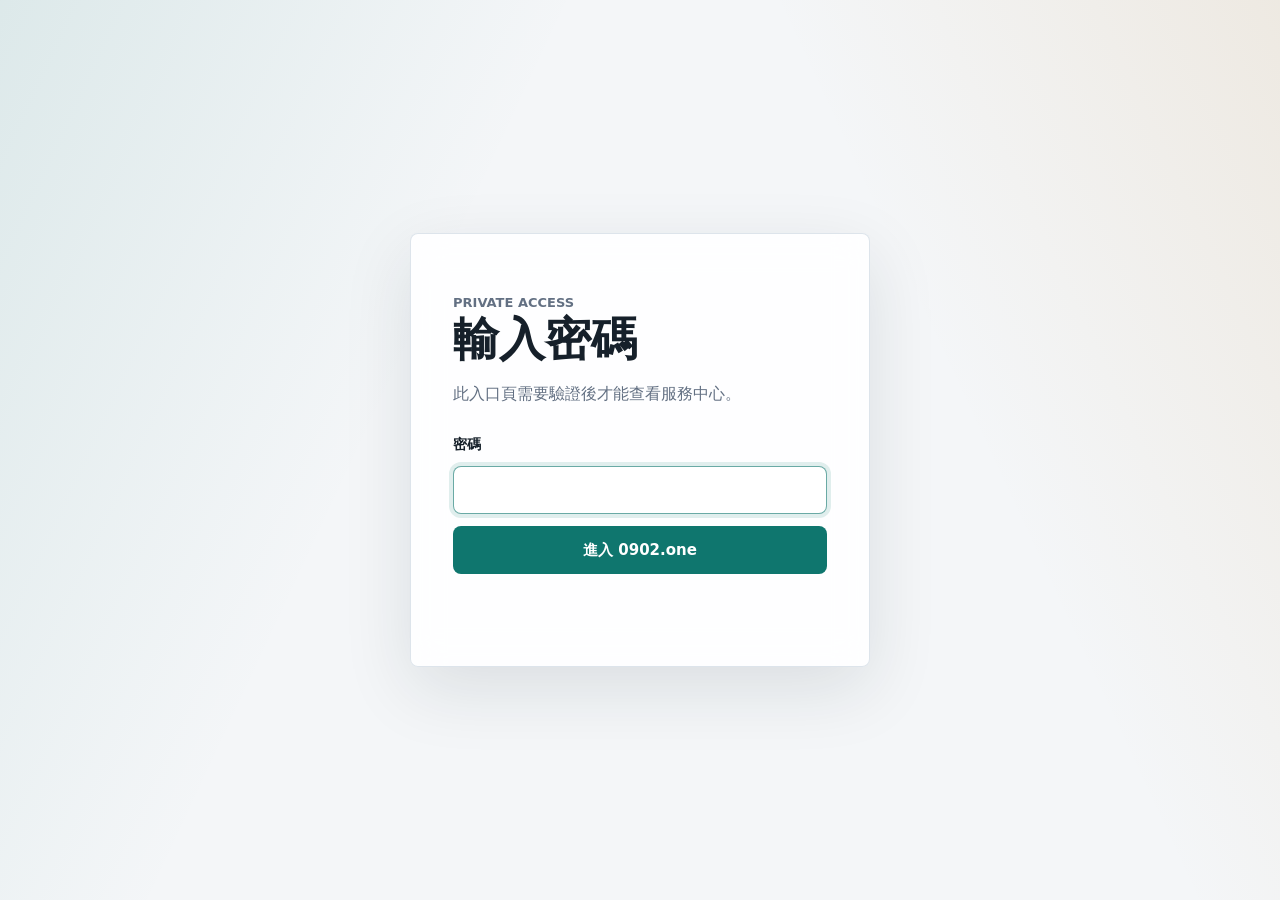
==== index.html @ f04bd5b0 "Add homepage password gate and responsive refinements" ====
<!doctype html>
<html lang="zh-Hant">
<head>
  <meta charset="utf-8">
  <meta name="viewport" content="width=device-width, initial-scale=1">
  <title>0902.one</title>
  <meta name="description" content="0902.one 工具入口">
  <style>
    :root {
      color-scheme: light;
      --bg: #f4f6f8;
      --surface-2: #f9fbfc;
      --text: #16202a;
      --muted: #637083;
      --line: #dce3ea;
      --accent: #0f766e;
      --accent-dark: #115e59;
      --accent-soft: #e7f5f2;
      --gold: #b7791f;
      --gold-soft: #fff4dd;
      --danger: #b42318;
      --shadow: 0 22px 70px rgba(22, 32, 42, 0.11);
      --soft-shadow: 0 14px 36px rgba(22, 32, 42, 0.08);
    }

    * { box-sizing: border-box; }

    body {
      margin: 0;
      min-height: 100vh;
      font-family: Inter, ui-sans-serif, system-ui, -apple-system, BlinkMacSystemFont, "Segoe UI", sans-serif;
      background:
        linear-gradient(115deg, rgba(15, 118, 110, 0.10), transparent 34%),
        linear-gradient(245deg, rgba(183, 121, 31, 0.10), transparent 30%),
        var(--bg);
      color: var(--text);
    }

    a { color: inherit; }

    .auth,
    .page {
      min-height: 100vh;
      padding: clamp(18px, 4vw, 28px);
    }

    .auth {
      display: grid;
      place-items: center;
    }

    .auth-card {
      width: min(460px, 100%);
      border: 1px solid rgba(220, 227, 234, 0.95);
      border-radius: 8px;
      background: rgba(255, 255, 255, 0.9);
      box-shadow: var(--shadow);
      backdrop-filter: blur(16px);
      padding: clamp(26px, 7vw, 42px);
    }

    .auth-kicker {
      margin: 0 0 12px;
      color: var(--accent-dark);
      font-size: 13px;
      font-weight: 850;
      letter-spacing: 0;
    }

    .auth-card h1 {
      margin: 0;
      font-size: clamp(32px, 9vw, 46px);
      line-height: 1.08;
      letter-spacing: 0;
    }

    .auth-card p {
      margin: 16px 0 0;
      color: var(--muted);
      line-height: 1.75;
    }

    .auth-form {
      display: grid;
      gap: 12px;
      margin-top: 28px;
    }

    .auth-form label {
      color: var(--text);
      font-size: 14px;
      font-weight: 800;
    }

    .auth-form input {
      width: 100%;
      min-height: 48px;
      border: 1px solid var(--line);
      border-radius: 8px;
      padding: 0 14px;
      color: var(--text);
      background: #ffffff;
      font: inherit;
      font-size: 16px;
      outline: none;
    }

    .auth-form input:focus {
      border-color: rgba(15, 118, 110, 0.62);
      box-shadow: 0 0 0 4px rgba(15, 118, 110, 0.12);
    }

    .auth-form button {
      min-height: 48px;
      border: 0;
      border-radius: 8px;
      color: #ffffff;
      background: var(--accent);
      font: inherit;
      font-size: 15px;
      font-weight: 850;
      cursor: pointer;
      transition: transform 160ms ease, background 160ms ease, box-shadow 160ms ease;
    }

    .auth-form button:hover {
      background: var(--accent-dark);
      box-shadow: var(--soft-shadow);
      transform: translateY(-1px);
    }

    .auth-error {
      min-height: 22px;
      margin: 2px 0 0;
      color: var(--danger);
      font-size: 14px;
      font-weight: 750;
    }

    .page[hidden],
    .auth[hidden] {
      display: none;
    }

    .shell {
      width: min(1120px, 100%);
      margin: 0 auto;
      display: grid;
      gap: 22px;
    }

    .topbar {
      min-height: 60px;
      display: flex;
      align-items: center;
      justify-content: flex-end;
      gap: 18px;
      padding: 0 4px;
    }

    .status-pill {
      min-height: 38px;
      display: inline-flex;
      align-items: center;
      gap: 8px;
      border: 1px solid rgba(99, 112, 131, 0.22);
      border-radius: 8px;
      padding: 0 13px;
      color: #166534;
      background: rgba(255, 255, 255, 0.72);
      font-size: 14px;
      font-weight: 800;
      backdrop-filter: blur(10px);
    }

    .status-pill::before,
    .live::before {
      content: "";
      width: 8px;
      height: 8px;
      border-radius: 999px;
      background: #22c55e;
      box-shadow: 0 0 0 4px rgba(34, 197, 94, 0.14);
    }

    .hero {
      min-height: 540px;
      display: grid;
      grid-template-columns: minmax(0, 1.05fr) minmax(360px, 0.95fr);
      gap: 28px;
      align-items: stretch;
    }

    .intro-card,
    .command-card,
    .tool-card,
    .metric {
      border: 1px solid rgba(220, 227, 234, 0.95);
      border-radius: 8px;
      background: rgba(255, 255, 255, 0.88);
      box-shadow: var(--shadow);
      backdrop-filter: blur(16px);
    }

    .intro-card {
      position: relative;
      overflow: hidden;
      padding: clamp(30px, 6vw, 62px);
      display: grid;
      align-content: space-between;
      gap: 34px;
    }

    .intro-card::before {
      content: "";
      position: absolute;
      inset: 0;
      background:
        linear-gradient(90deg, rgba(15, 118, 110, 0.13), transparent 44%),
        repeating-linear-gradient(90deg, rgba(22, 32, 42, 0.055) 0 1px, transparent 1px 72px),
        repeating-linear-gradient(0deg, rgba(22, 32, 42, 0.045) 0 1px, transparent 1px 72px);
      pointer-events: none;
    }

    .intro-content,
    .hero-footer {
      position: relative;
      z-index: 1;
    }

    .eyebrow {
      margin: 0 0 18px;
      color: var(--accent-dark);
      font-size: 13px;
      font-weight: 850;
      letter-spacing: 0;
    }

    .intro-card h2 {
      margin: 0;
      max-width: 680px;
      font-size: clamp(42px, 7vw, 86px);
      line-height: 0.98;
      letter-spacing: 0;
    }

    .lead {
      margin: 22px 0 0;
      max-width: 600px;
      color: var(--muted);
      font-size: 18px;
      line-height: 1.8;
    }

    .hero-footer {
      display: grid;
      grid-template-columns: repeat(3, minmax(0, 1fr));
      gap: 12px;
    }

    .metric {
      box-shadow: none;
      padding: 16px;
      background: rgba(255, 255, 255, 0.72);
      min-width: 0;
    }

    .metric span {
      display: block;
      color: var(--muted);
      font-size: 12px;
      font-weight: 750;
    }

    .metric strong {
      display: block;
      margin-top: 6px;
      font-size: 19px;
      letter-spacing: 0;
      overflow-wrap: anywhere;
    }

    .side {
      display: grid;
      gap: 18px;
    }

    .command-card {
      padding: 22px;
      display: grid;
      gap: 14px;
    }

    .command-head {
      display: flex;
      align-items: center;
      justify-content: space-between;
      gap: 12px;
    }

    .command-head h2 {
      margin: 0;
      font-size: 20px;
      letter-spacing: 0;
    }

    .live {
      display: inline-flex;
      align-items: center;
      gap: 8px;
      color: #166534;
      font-size: 13px;
      font-weight: 850;
    }

    .tool-grid {
      display: grid;
      gap: 14px;
    }

    .tool-card {
      padding: 20px;
      display: grid;
      gap: 16px;
      text-decoration: none;
      box-shadow: var(--soft-shadow);
      transition: transform 160ms ease, border-color 160ms ease, box-shadow 160ms ease;
    }

    .tool-card:hover {
      transform: translateY(-3px);
      border-color: rgba(15, 118, 110, 0.45);
      box-shadow: 0 22px 48px rgba(22, 32, 42, 0.12);
    }

    .tool-card:focus-visible {
      outline: 3px solid rgba(15, 118, 110, 0.28);
      outline-offset: 3px;
    }

    .tool-top {
      display: flex;
      align-items: flex-start;
      justify-content: space-between;
      gap: 14px;
    }

    .tool-icon {
      width: 46px;
      height: 46px;
      display: grid;
      place-items: center;
      border-radius: 8px;
      background: var(--accent-soft);
      color: var(--accent-dark);
      font-weight: 900;
      font-size: 18px;
    }

    .tool-card:nth-child(2) .tool-icon {
      background: var(--gold-soft);
      color: var(--gold);
    }

    .tool-card h3 {
      margin: 0;
      font-size: 21px;
      letter-spacing: 0;
    }

    .tool-card p {
      margin: 7px 0 0;
      color: var(--muted);
      line-height: 1.65;
    }

    .tool-path {
      align-self: start;
      border: 1px solid var(--line);
      border-radius: 8px;
      padding: 6px 9px;
      color: var(--muted);
      background: var(--surface-2);
      font-family: ui-monospace, SFMono-Regular, Consolas, monospace;
      font-size: 12px;
      white-space: nowrap;
    }

    .tool-meta {
      display: flex;
      justify-content: space-between;
      gap: 12px;
      border-top: 1px solid var(--line);
      padding-top: 14px;
      color: var(--muted);
      font-size: 13px;
      font-weight: 750;
    }

    @media (max-width: 920px) {
      .hero {
        grid-template-columns: 1fr;
        min-height: auto;
      }

      .intro-card {
        min-height: 430px;
      }
    }

    @media (max-width: 640px) {
      .page,
      .auth {
        padding: 16px;
      }

      .topbar {
        min-height: auto;
        justify-content: stretch;
      }

      .status-pill {
        width: 100%;
        justify-content: center;
      }

      .intro-card {
        min-height: auto;
        padding: 26px;
      }

      .intro-card h2 {
        font-size: clamp(36px, 13vw, 54px);
      }

      .lead {
        font-size: 16px;
      }

      .hero-footer {
        grid-template-columns: 1fr;
      }

      .command-card {
        padding: 18px;
      }

      .command-head,
      .tool-top,
      .tool-meta {
        display: grid;
      }

      .tool-path {
        justify-self: start;
      }
    }

    @media (max-width: 380px) {
      .auth-card,
      .intro-card,
      .command-card,
      .tool-card {
        padding: 18px;
      }

      .intro-card h2 {
        font-size: 34px;
      }
    }
  </style>
</head>
<body>
  <section class="auth" id="auth" aria-labelledby="auth-title">
    <div class="auth-card">
      <p class="auth-kicker">PRIVATE ACCESS</p>
      <h1 id="auth-title">輸入密碼</h1>
      <p>此入口頁需要驗證後才能查看服務中心。</p>
      <form class="auth-form" id="auth-form">
        <label for="password">密碼</label>
        <input id="password" name="password" type="password" autocomplete="current-password" inputmode="text" required>
        <button type="submit">進入 0902.one</button>
        <p class="auth-error" id="auth-error" aria-live="polite"></p>
      </form>
    </div>
  </section>

  <main class="page" id="app" hidden>
    <div class="shell">
      <header class="topbar" aria-label="網站狀態">
        <div class="status-pill">Online</div>
      </header>

      <section class="hero" aria-labelledby="site-title">
        <div class="intro-card">
          <div class="intro-content">
            <p class="eyebrow">TOOLS DASHBOARD</p>
            <h2 id="site-title">你的金融工具入口</h2>
            <p class="lead">把常用查詢與計算服務集中在同一個乾淨入口。每個服務只保留一個明確入口，降低選擇成本，也讓操作更一致。</p>
          </div>
          <div class="hero-footer" aria-label="網站摘要">
            <div class="metric"><span>主網域</span><strong>0902.one</strong></div>
            <div class="metric"><span>工具數</span><strong>2</strong></div>
            <div class="metric"><span>狀態</span><strong>已上線</strong></div>
          </div>
        </div>

        <aside class="side" aria-label="工具清單">
          <div class="command-card">
            <div class="command-head">
              <h2>服務中心</h2>
              <span class="live">Online</span>
            </div>
            <div class="tool-grid">
              <a class="tool-card" href="/loan">
                <div class="tool-top">
                  <div>
                    <div class="tool-icon">貸</div>
                    <h3>貸款工具</h3>
                    <p>銀行貸款自動計算系統，快速整理本金、利率與還款資訊。</p>
                  </div>
                  <span class="tool-path">/loan</span>
                </div>
                <div class="tool-meta"><span>Loan Calculator</span><span>進入服務</span></div>
              </a>

              <a class="tool-card" href="/bankcode">
                <div class="tool-top">
                  <div>
                    <div class="tool-icon">行</div>
                    <h3>銀行代碼查詢</h3>
                    <p>臺灣金融機構分行代碼查詢，適合快速查找銀行與分行資料。</p>
                  </div>
                  <span class="tool-path">/bankcode</span>
                </div>
                <div class="tool-meta"><span>Bank Code Lookup</span><span>進入服務</span></div>
              </a>
            </div>
          </div>
        </aside>
      </section>
    </div>
  </main>

  <script>
    const PASSWORD = '0902';
    const STORAGE_KEY = '0902-one-authenticated';
    const auth = document.getElementById('auth');
    const app = document.getElementById('app');
    const form = document.getElementById('auth-form');
    const password = document.getElementById('password');
    const error = document.getElementById('auth-error');

    function unlock() {
      auth.hidden = true;
      app.hidden = false;
    }

    if (sessionStorage.getItem(STORAGE_KEY) === 'true') {
      unlock();
    } else {
      password.focus();
    }

    form.addEventListener('submit', function (event) {
      event.preventDefault();
      if (password.value === PASSWORD) {
        sessionStorage.setItem(STORAGE_KEY, 'true');
        error.textContent = '';
        unlock();
        return;
      }

      error.textContent = '密碼錯誤，請重新輸入。';
      password.value = '';
      password.focus();
    });
  </script>
</body>
</html>
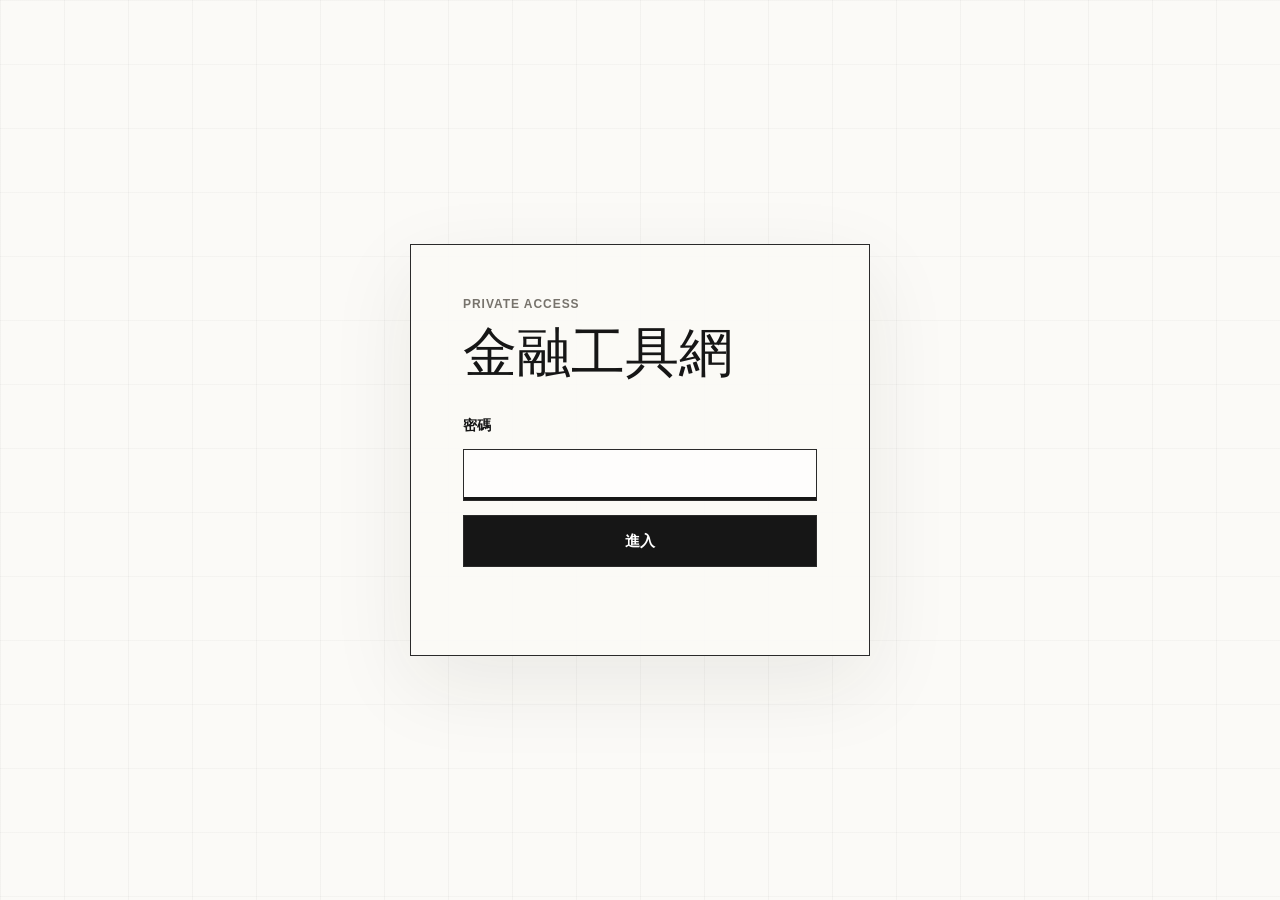
==== commit ed8533f1: "Restyle homepage with refined Japanese-inspired layout" ====
--- a/index.html
+++ b/index.html
@@ -3,37 +3,37 @@
 <head>
   <meta charset="utf-8">
   <meta name="viewport" content="width=device-width, initial-scale=1">
-  <title>0902.one</title>
-  <meta name="description" content="0902.one 工具入口">
+  <title>金融工具網</title>
+  <meta name="description" content="金融工具網">
   <style>
     :root {
       color-scheme: light;
-      --bg: #f4f6f8;
-      --surface-2: #f9fbfc;
-      --text: #16202a;
-      --muted: #637083;
-      --line: #dce3ea;
-      --accent: #0f766e;
-      --accent-dark: #115e59;
-      --accent-soft: #e7f5f2;
-      --gold: #b7791f;
-      --gold-soft: #fff4dd;
-      --danger: #b42318;
-      --shadow: 0 22px 70px rgba(22, 32, 42, 0.11);
-      --soft-shadow: 0 14px 36px rgba(22, 32, 42, 0.08);
+      --paper: #fbfaf7;
+      --ink: #161616;
+      --subtle: #77736c;
+      --line: #d8d3ca;
+      --line-dark: #2a2a2a;
+      --wash: #f1eee8;
+      --white: #ffffff;
+      --error: #9f2520;
+      --shadow: 0 28px 80px rgba(44, 38, 30, 0.08);
     }
 
     * { box-sizing: border-box; }
+
+    html { background: var(--paper); }
 
     body {
       margin: 0;
       min-height: 100vh;
-      font-family: Inter, ui-sans-serif, system-ui, -apple-system, BlinkMacSystemFont, "Segoe UI", sans-serif;
+      color: var(--ink);
       background:
-        linear-gradient(115deg, rgba(15, 118, 110, 0.10), transparent 34%),
-        linear-gradient(245deg, rgba(183, 121, 31, 0.10), transparent 30%),
-        var(--bg);
-      color: var(--text);
+        linear-gradient(90deg, rgba(22, 22, 22, 0.035) 1px, transparent 1px),
+        linear-gradient(180deg, rgba(22, 22, 22, 0.028) 1px, transparent 1px),
+        var(--paper);
+      background-size: 64px 64px;
+      font-family: "Noto Sans TC", "Yu Gothic", "Hiragino Sans", "Segoe UI", sans-serif;
+      letter-spacing: 0;
     }
 
     a { color: inherit; }
@@ -41,7 +41,7 @@
     .auth,
     .page {
       min-height: 100vh;
-      padding: clamp(18px, 4vw, 28px);
+      padding: clamp(20px, 4vw, 48px);
     }
 
     .auth {
@@ -51,421 +51,291 @@
 
     .auth-card {
       width: min(460px, 100%);
-      border: 1px solid rgba(220, 227, 234, 0.95);
-      border-radius: 8px;
-      background: rgba(255, 255, 255, 0.9);
+      border: 1px solid var(--line-dark);
+      background: rgba(251, 250, 247, 0.92);
       box-shadow: var(--shadow);
-      backdrop-filter: blur(16px);
-      padding: clamp(26px, 7vw, 42px);
-    }
-
-    .auth-kicker {
-      margin: 0 0 12px;
-      color: var(--accent-dark);
-      font-size: 13px;
-      font-weight: 850;
+      padding: clamp(30px, 7vw, 52px);
+    }
+
+    .auth-kicker,
+    .label-en,
+    .service-index,
+    .service-path {
+      font-family: "Segoe UI", Arial, sans-serif;
+      color: var(--subtle);
+      font-size: 12px;
+      font-weight: 700;
+      letter-spacing: 0.08em;
+      text-transform: uppercase;
+    }
+
+    .auth-card h1 {
+      margin: 10px 0 0;
+      font-size: clamp(34px, 9vw, 54px);
+      font-weight: 500;
+      line-height: 1.15;
       letter-spacing: 0;
     }
 
-    .auth-card h1 {
-      margin: 0;
-      font-size: clamp(32px, 9vw, 46px);
-      line-height: 1.08;
-      letter-spacing: 0;
-    }
-
-    .auth-card p {
-      margin: 16px 0 0;
-      color: var(--muted);
-      line-height: 1.75;
-    }
-
     .auth-form {
       display: grid;
-      gap: 12px;
-      margin-top: 28px;
+      gap: 14px;
+      margin-top: 34px;
     }
 
     .auth-form label {
-      color: var(--text);
+      color: var(--ink);
       font-size: 14px;
-      font-weight: 800;
+      font-weight: 600;
     }
 
     .auth-form input {
       width: 100%;
-      min-height: 48px;
-      border: 1px solid var(--line);
-      border-radius: 8px;
+      min-height: 52px;
+      border: 1px solid var(--line-dark);
+      border-radius: 0;
       padding: 0 14px;
-      color: var(--text);
-      background: #ffffff;
+      color: var(--ink);
+      background: rgba(255, 255, 255, 0.72);
       font: inherit;
-      font-size: 16px;
+      font-size: 17px;
       outline: none;
     }
 
     .auth-form input:focus {
-      border-color: rgba(15, 118, 110, 0.62);
-      box-shadow: 0 0 0 4px rgba(15, 118, 110, 0.12);
+      box-shadow: inset 0 -3px 0 var(--ink);
     }
 
     .auth-form button {
-      min-height: 48px;
-      border: 0;
-      border-radius: 8px;
-      color: #ffffff;
-      background: var(--accent);
+      min-height: 52px;
+      border: 1px solid var(--line-dark);
+      border-radius: 0;
+      color: var(--white);
+      background: var(--ink);
       font: inherit;
       font-size: 15px;
-      font-weight: 850;
+      font-weight: 600;
       cursor: pointer;
-      transition: transform 160ms ease, background 160ms ease, box-shadow 160ms ease;
+      transition: background 180ms ease, color 180ms ease;
     }
 
     .auth-form button:hover {
-      background: var(--accent-dark);
-      box-shadow: var(--soft-shadow);
-      transform: translateY(-1px);
+      color: var(--ink);
+      background: var(--white);
     }
 
     .auth-error {
       min-height: 22px;
-      margin: 2px 0 0;
-      color: var(--danger);
+      margin: 0;
+      color: var(--error);
       font-size: 14px;
-      font-weight: 750;
+      font-weight: 600;
     }
 
     .page[hidden],
-    .auth[hidden] {
-      display: none;
-    }
+    .auth[hidden] { display: none; }
 
     .shell {
-      width: min(1120px, 100%);
+      width: min(1180px, 100%);
+      min-height: calc(100vh - clamp(40px, 8vw, 96px));
       margin: 0 auto;
       display: grid;
-      gap: 22px;
-    }
-
-    .topbar {
-      min-height: 60px;
-      display: flex;
+      grid-template-rows: auto 1fr;
+      gap: clamp(34px, 6vw, 76px);
+    }
+
+    .masthead {
+      display: grid;
+      grid-template-columns: 1fr auto;
+      align-items: start;
+      gap: 24px;
+      border-top: 1px solid var(--line-dark);
+      padding-top: 20px;
+    }
+
+    .title-block {
+      display: grid;
+      gap: 18px;
+    }
+
+    .label-en { color: var(--ink); }
+
+    .site-title {
+      margin: 0;
+      font-size: clamp(58px, 11vw, 148px);
+      font-weight: 500;
+      line-height: 0.96;
+      letter-spacing: 0;
+    }
+
+    .stamp {
+      width: clamp(74px, 12vw, 108px);
+      aspect-ratio: 1;
+      display: grid;
+      place-items: center;
+      border: 1px solid var(--line-dark);
+      background: rgba(255, 255, 255, 0.38);
+      font-family: "Yu Mincho", "Noto Serif TC", serif;
+      font-size: clamp(24px, 4vw, 36px);
+      font-weight: 600;
+      writing-mode: vertical-rl;
+    }
+
+    .content {
+      display: grid;
+      grid-template-columns: minmax(190px, 0.34fr) minmax(0, 1fr);
+      gap: clamp(28px, 6vw, 72px);
+      align-items: start;
+    }
+
+    .side-label {
+      position: sticky;
+      top: 32px;
+      display: grid;
+      gap: 18px;
+      border-top: 1px solid var(--line-dark);
+      padding-top: 18px;
+    }
+
+    .side-label h2 {
+      margin: 0;
+      font-size: clamp(24px, 3vw, 34px);
+      font-weight: 500;
+      line-height: 1.2;
+    }
+
+    .service-list {
+      border-top: 1px solid var(--line-dark);
+      background: rgba(251, 250, 247, 0.66);
+      box-shadow: var(--shadow);
+    }
+
+    .service-link {
+      min-height: 132px;
+      display: grid;
+      grid-template-columns: 72px minmax(0, 1fr) auto;
       align-items: center;
-      justify-content: flex-end;
-      gap: 18px;
-      padding: 0 4px;
-    }
-
-    .status-pill {
-      min-height: 38px;
-      display: inline-flex;
-      align-items: center;
-      gap: 8px;
-      border: 1px solid rgba(99, 112, 131, 0.22);
-      border-radius: 8px;
-      padding: 0 13px;
-      color: #166534;
-      background: rgba(255, 255, 255, 0.72);
-      font-size: 14px;
-      font-weight: 800;
-      backdrop-filter: blur(10px);
-    }
-
-    .status-pill::before,
-    .live::before {
-      content: "";
-      width: 8px;
-      height: 8px;
-      border-radius: 999px;
-      background: #22c55e;
-      box-shadow: 0 0 0 4px rgba(34, 197, 94, 0.14);
-    }
-
-    .hero {
-      min-height: 540px;
-      display: grid;
-      grid-template-columns: minmax(0, 1.05fr) minmax(360px, 0.95fr);
-      gap: 28px;
-      align-items: stretch;
-    }
-
-    .intro-card,
-    .command-card,
-    .tool-card,
-    .metric {
-      border: 1px solid rgba(220, 227, 234, 0.95);
-      border-radius: 8px;
-      background: rgba(255, 255, 255, 0.88);
-      box-shadow: var(--shadow);
-      backdrop-filter: blur(16px);
-    }
-
-    .intro-card {
-      position: relative;
-      overflow: hidden;
-      padding: clamp(30px, 6vw, 62px);
-      display: grid;
-      align-content: space-between;
-      gap: 34px;
-    }
-
-    .intro-card::before {
-      content: "";
-      position: absolute;
-      inset: 0;
-      background:
-        linear-gradient(90deg, rgba(15, 118, 110, 0.13), transparent 44%),
-        repeating-linear-gradient(90deg, rgba(22, 32, 42, 0.055) 0 1px, transparent 1px 72px),
-        repeating-linear-gradient(0deg, rgba(22, 32, 42, 0.045) 0 1px, transparent 1px 72px);
-      pointer-events: none;
-    }
-
-    .intro-content,
-    .hero-footer {
-      position: relative;
-      z-index: 1;
-    }
-
-    .eyebrow {
-      margin: 0 0 18px;
-      color: var(--accent-dark);
+      gap: clamp(16px, 4vw, 42px);
+      border-bottom: 1px solid var(--line-dark);
+      padding: clamp(20px, 4.5vw, 34px) clamp(18px, 5vw, 42px);
+      text-decoration: none;
+      background: rgba(255, 255, 255, 0.42);
+      transition: background 180ms ease, padding-left 180ms ease;
+    }
+
+    .service-link:hover,
+    .service-link:focus-visible {
+      background: var(--white);
+      padding-left: clamp(24px, 5.6vw, 54px);
+      outline: none;
+    }
+
+    .service-index {
+      color: var(--ink);
       font-size: 13px;
-      font-weight: 850;
-      letter-spacing: 0;
-    }
-
-    .intro-card h2 {
+    }
+
+    .service-name {
       margin: 0;
-      max-width: 680px;
-      font-size: clamp(42px, 7vw, 86px);
-      line-height: 0.98;
-      letter-spacing: 0;
-    }
-
-    .lead {
-      margin: 22px 0 0;
-      max-width: 600px;
-      color: var(--muted);
-      font-size: 18px;
-      line-height: 1.8;
-    }
-
-    .hero-footer {
-      display: grid;
-      grid-template-columns: repeat(3, minmax(0, 1fr));
-      gap: 12px;
-    }
-
-    .metric {
-      box-shadow: none;
-      padding: 16px;
-      background: rgba(255, 255, 255, 0.72);
-      min-width: 0;
-    }
-
-    .metric span {
-      display: block;
-      color: var(--muted);
-      font-size: 12px;
-      font-weight: 750;
-    }
-
-    .metric strong {
-      display: block;
-      margin-top: 6px;
-      font-size: 19px;
-      letter-spacing: 0;
-      overflow-wrap: anywhere;
-    }
-
-    .side {
-      display: grid;
-      gap: 18px;
-    }
-
-    .command-card {
-      padding: 22px;
-      display: grid;
-      gap: 14px;
-    }
-
-    .command-head {
-      display: flex;
-      align-items: center;
-      justify-content: space-between;
-      gap: 12px;
-    }
-
-    .command-head h2 {
-      margin: 0;
+      font-size: clamp(25px, 4.5vw, 44px);
+      font-weight: 500;
+      line-height: 1.1;
+    }
+
+    .service-path {
+      justify-self: end;
+      color: var(--subtle);
+      white-space: nowrap;
+    }
+
+    .arrow {
+      width: 42px;
+      height: 42px;
+      display: grid;
+      place-items: center;
+      border: 1px solid var(--line-dark);
+      margin-left: 18px;
       font-size: 20px;
-      letter-spacing: 0;
-    }
-
-    .live {
-      display: inline-flex;
-      align-items: center;
-      gap: 8px;
-      color: #166534;
-      font-size: 13px;
-      font-weight: 850;
-    }
-
-    .tool-grid {
-      display: grid;
-      gap: 14px;
-    }
-
-    .tool-card {
-      padding: 20px;
-      display: grid;
-      gap: 16px;
-      text-decoration: none;
-      box-shadow: var(--soft-shadow);
-      transition: transform 160ms ease, border-color 160ms ease, box-shadow 160ms ease;
-    }
-
-    .tool-card:hover {
-      transform: translateY(-3px);
-      border-color: rgba(15, 118, 110, 0.45);
-      box-shadow: 0 22px 48px rgba(22, 32, 42, 0.12);
-    }
-
-    .tool-card:focus-visible {
-      outline: 3px solid rgba(15, 118, 110, 0.28);
-      outline-offset: 3px;
-    }
-
-    .tool-top {
-      display: flex;
-      align-items: flex-start;
-      justify-content: space-between;
-      gap: 14px;
-    }
-
-    .tool-icon {
-      width: 46px;
-      height: 46px;
-      display: grid;
-      place-items: center;
-      border-radius: 8px;
-      background: var(--accent-soft);
-      color: var(--accent-dark);
-      font-weight: 900;
-      font-size: 18px;
-    }
-
-    .tool-card:nth-child(2) .tool-icon {
-      background: var(--gold-soft);
-      color: var(--gold);
-    }
-
-    .tool-card h3 {
-      margin: 0;
-      font-size: 21px;
-      letter-spacing: 0;
-    }
-
-    .tool-card p {
-      margin: 7px 0 0;
-      color: var(--muted);
-      line-height: 1.65;
-    }
-
-    .tool-path {
-      align-self: start;
-      border: 1px solid var(--line);
-      border-radius: 8px;
-      padding: 6px 9px;
-      color: var(--muted);
-      background: var(--surface-2);
-      font-family: ui-monospace, SFMono-Regular, Consolas, monospace;
-      font-size: 12px;
-      white-space: nowrap;
-    }
-
-    .tool-meta {
-      display: flex;
-      justify-content: space-between;
-      gap: 12px;
-      border-top: 1px solid var(--line);
-      padding-top: 14px;
-      color: var(--muted);
-      font-size: 13px;
-      font-weight: 750;
-    }
-
-    @media (max-width: 920px) {
-      .hero {
+    }
+
+    @media (max-width: 820px) {
+      .masthead {
         grid-template-columns: 1fr;
-        min-height: auto;
-      }
-
-      .intro-card {
-        min-height: 430px;
-      }
-    }
-
-    @media (max-width: 640px) {
-      .page,
-      .auth {
-        padding: 16px;
-      }
-
-      .topbar {
-        min-height: auto;
-        justify-content: stretch;
-      }
-
-      .status-pill {
-        width: 100%;
-        justify-content: center;
-      }
-
-      .intro-card {
-        min-height: auto;
-        padding: 26px;
-      }
-
-      .intro-card h2 {
-        font-size: clamp(36px, 13vw, 54px);
-      }
-
-      .lead {
-        font-size: 16px;
-      }
-
-      .hero-footer {
+      }
+
+      .stamp {
+        justify-self: end;
+      }
+
+      .content {
         grid-template-columns: 1fr;
       }
 
-      .command-card {
+      .side-label {
+        position: static;
+      }
+    }
+
+    @media (max-width: 620px) {
+      .auth,
+      .page {
         padding: 18px;
       }
 
-      .command-head,
-      .tool-top,
-      .tool-meta {
-        display: grid;
-      }
-
-      .tool-path {
-        justify-self: start;
+      .shell {
+        gap: 42px;
+      }
+
+      .masthead {
+        padding-top: 16px;
+      }
+
+      .site-title {
+        font-size: clamp(48px, 17vw, 76px);
+      }
+
+      .stamp {
+        width: 72px;
+        font-size: 24px;
+      }
+
+      .service-link {
+        min-height: 124px;
+        grid-template-columns: 1fr auto;
+        gap: 12px 18px;
+        padding: 22px 18px;
+      }
+
+      .service-index {
+        grid-column: 1 / -1;
+      }
+
+      .service-name {
+        font-size: 28px;
+      }
+
+      .service-path {
+        display: none;
+      }
+
+      .arrow {
+        width: 38px;
+        height: 38px;
+        margin-left: 0;
       }
     }
 
     @media (max-width: 380px) {
-      .auth-card,
-      .intro-card,
-      .command-card,
-      .tool-card {
-        padding: 18px;
-      }
-
-      .intro-card h2 {
-        font-size: 34px;
+      .auth-card {
+        padding: 24px 20px;
+      }
+
+      .service-link {
+        grid-template-columns: 1fr;
+      }
+
+      .arrow {
+        justify-self: end;
       }
     }
   </style>
@@ -473,13 +343,12 @@
 <body>
   <section class="auth" id="auth" aria-labelledby="auth-title">
     <div class="auth-card">
-      <p class="auth-kicker">PRIVATE ACCESS</p>
-      <h1 id="auth-title">輸入密碼</h1>
-      <p>此入口頁需要驗證後才能查看服務中心。</p>
+      <div class="auth-kicker">PRIVATE ACCESS</div>
+      <h1 id="auth-title">金融工具網</h1>
       <form class="auth-form" id="auth-form">
         <label for="password">密碼</label>
         <input id="password" name="password" type="password" autocomplete="current-password" inputmode="text" required>
-        <button type="submit">進入 0902.one</button>
+        <button type="submit">進入</button>
         <p class="auth-error" id="auth-error" aria-live="polite"></p>
       </form>
     </div>
@@ -487,57 +356,34 @@
 
   <main class="page" id="app" hidden>
     <div class="shell">
-      <header class="topbar" aria-label="網站狀態">
-        <div class="status-pill">Online</div>
+      <header class="masthead" aria-labelledby="site-title">
+        <div class="title-block">
+          <div class="label-en">FINANCIAL TOOLS</div>
+          <h1 class="site-title" id="site-title">金融工具網</h1>
+        </div>
+        <div class="stamp" aria-hidden="true">金融</div>
       </header>
 
-      <section class="hero" aria-labelledby="site-title">
-        <div class="intro-card">
-          <div class="intro-content">
-            <p class="eyebrow">TOOLS DASHBOARD</p>
-            <h2 id="site-title">你的金融工具入口</h2>
-            <p class="lead">把常用查詢與計算服務集中在同一個乾淨入口。每個服務只保留一個明確入口，降低選擇成本，也讓操作更一致。</p>
-          </div>
-          <div class="hero-footer" aria-label="網站摘要">
-            <div class="metric"><span>主網域</span><strong>0902.one</strong></div>
-            <div class="metric"><span>工具數</span><strong>2</strong></div>
-            <div class="metric"><span>狀態</span><strong>已上線</strong></div>
-          </div>
+      <section class="content" aria-labelledby="service-title">
+        <div class="side-label">
+          <div class="label-en">SERVICE</div>
+          <h2 id="service-title">服務中心</h2>
         </div>
 
-        <aside class="side" aria-label="工具清單">
-          <div class="command-card">
-            <div class="command-head">
-              <h2>服務中心</h2>
-              <span class="live">Online</span>
-            </div>
-            <div class="tool-grid">
-              <a class="tool-card" href="/loan">
-                <div class="tool-top">
-                  <div>
-                    <div class="tool-icon">貸</div>
-                    <h3>貸款工具</h3>
-                    <p>銀行貸款自動計算系統，快速整理本金、利率與還款資訊。</p>
-                  </div>
-                  <span class="tool-path">/loan</span>
-                </div>
-                <div class="tool-meta"><span>Loan Calculator</span><span>進入服務</span></div>
-              </a>
-
-              <a class="tool-card" href="/bankcode">
-                <div class="tool-top">
-                  <div>
-                    <div class="tool-icon">行</div>
-                    <h3>銀行代碼查詢</h3>
-                    <p>臺灣金融機構分行代碼查詢，適合快速查找銀行與分行資料。</p>
-                  </div>
-                  <span class="tool-path">/bankcode</span>
-                </div>
-                <div class="tool-meta"><span>Bank Code Lookup</span><span>進入服務</span></div>
-              </a>
-            </div>
-          </div>
-        </aside>
+        <nav class="service-list" aria-label="服務入口">
+          <a class="service-link" href="/loan">
+            <span class="service-index">01</span>
+            <span class="service-name">貸款工具</span>
+            <span class="service-path">/loan</span>
+            <span class="arrow" aria-hidden="true">→</span>
+          </a>
+          <a class="service-link" href="/bankcode">
+            <span class="service-index">02</span>
+            <span class="service-name">銀行代碼查詢</span>
+            <span class="service-path">/bankcode</span>
+            <span class="arrow" aria-hidden="true">→</span>
+          </a>
+        </nav>
       </section>
     </div>
   </main>
@@ -571,7 +417,7 @@
         return;
       }
 
-      error.textContent = '密碼錯誤，請重新輸入。';
+      error.textContent = '密碼錯誤';
       password.value = '';
       password.focus();
     });
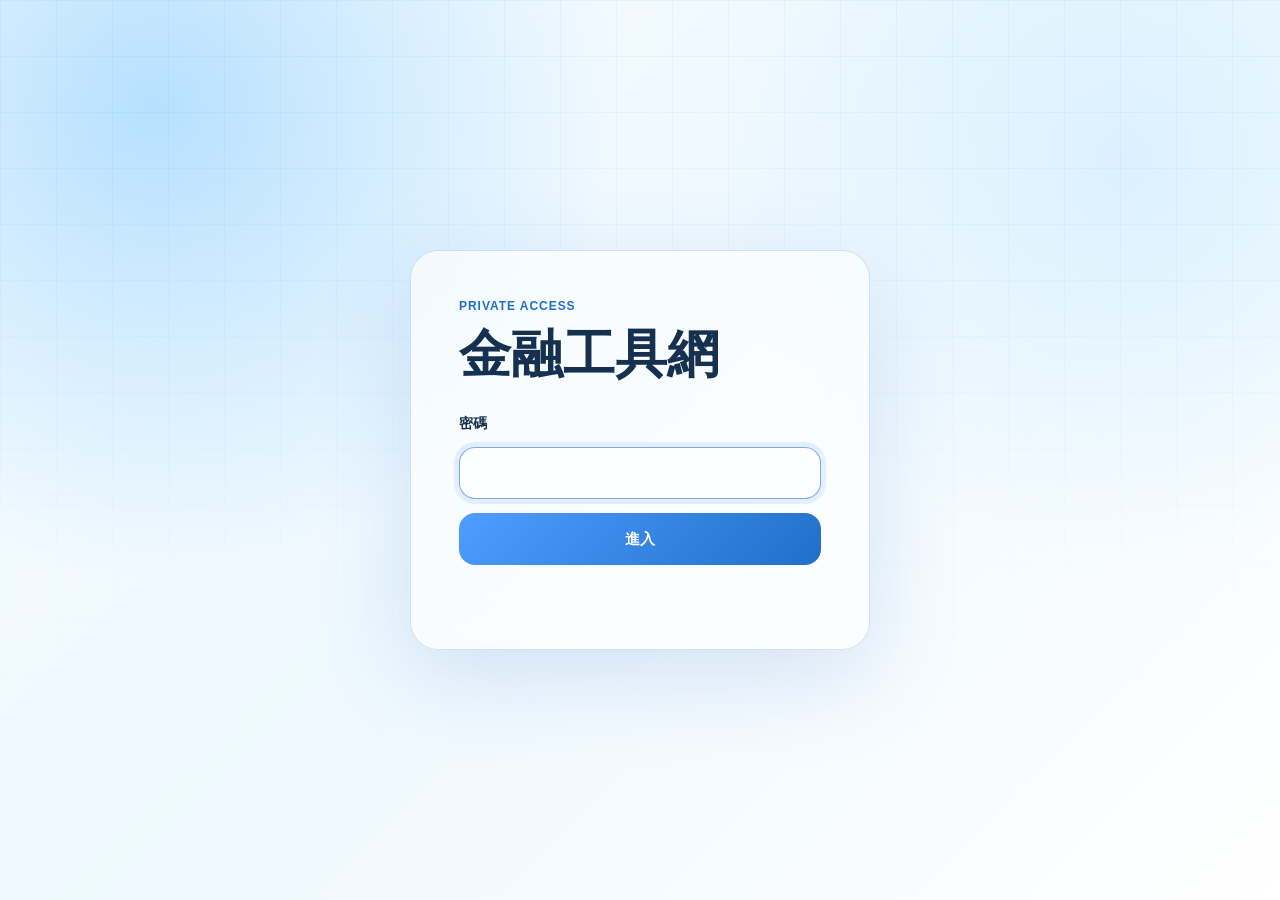
==== commit 4b8589a2: "Restyle homepage with soft blue technology aesthetic" ====
--- a/index.html
+++ b/index.html
@@ -8,120 +8,135 @@
   <style>
     :root {
       color-scheme: light;
-      --paper: #fbfaf7;
-      --ink: #161616;
-      --subtle: #77736c;
-      --line: #d8d3ca;
-      --line-dark: #2a2a2a;
-      --wash: #f1eee8;
+      --ink: #16314f;
+      --muted: #5f7b98;
+      --blue: #4f9dff;
+      --blue-deep: #1f6fca;
+      --blue-soft: #e8f5ff;
       --white: #ffffff;
-      --error: #9f2520;
-      --shadow: 0 28px 80px rgba(44, 38, 30, 0.08);
+      --line: rgba(103, 154, 207, 0.28);
+      --glass: rgba(255, 255, 255, 0.62);
+      --error: #b42318;
+      --shadow: 0 28px 90px rgba(66, 129, 196, 0.18);
     }
 
     * { box-sizing: border-box; }
 
-    html { background: var(--paper); }
+    html { background: #eef8ff; }
 
     body {
       margin: 0;
       min-height: 100vh;
       color: var(--ink);
       background:
-        linear-gradient(90deg, rgba(22, 22, 22, 0.035) 1px, transparent 1px),
-        linear-gradient(180deg, rgba(22, 22, 22, 0.028) 1px, transparent 1px),
-        var(--paper);
-      background-size: 64px 64px;
-      font-family: "Noto Sans TC", "Yu Gothic", "Hiragino Sans", "Segoe UI", sans-serif;
+        radial-gradient(circle at 12% 12%, rgba(143, 207, 255, 0.62), transparent 34%),
+        radial-gradient(circle at 88% 18%, rgba(214, 239, 255, 0.82), transparent 30%),
+        linear-gradient(135deg, #f9fdff 0%, #eef8ff 45%, #ffffff 100%);
+      font-family: "Microsoft JhengHei", "微軟正黑體", Arial, sans-serif;
       letter-spacing: 0;
+    }
+
+    body::before {
+      content: "";
+      position: fixed;
+      inset: 0;
+      background:
+        linear-gradient(90deg, rgba(79, 157, 255, 0.08) 1px, transparent 1px),
+        linear-gradient(180deg, rgba(79, 157, 255, 0.07) 1px, transparent 1px);
+      background-size: 56px 56px;
+      mask-image: linear-gradient(to bottom, black, transparent 78%);
+      pointer-events: none;
     }
 
     a { color: inherit; }
 
     .auth,
     .page {
+      position: relative;
       min-height: 100vh;
-      padding: clamp(20px, 4vw, 48px);
+      padding: clamp(18px, 4vw, 48px);
     }
 
     .auth {
       display: grid;
       place-items: center;
+    }
+
+    .auth-card,
+    .hero-panel,
+    .service-link {
+      border: 1px solid var(--line);
+      background: var(--glass);
+      box-shadow: var(--shadow);
+      backdrop-filter: blur(18px);
     }
 
     .auth-card {
       width: min(460px, 100%);
-      border: 1px solid var(--line-dark);
-      background: rgba(251, 250, 247, 0.92);
-      box-shadow: var(--shadow);
-      padding: clamp(30px, 7vw, 52px);
-    }
-
-    .auth-kicker,
-    .label-en,
-    .service-index,
-    .service-path {
-      font-family: "Segoe UI", Arial, sans-serif;
-      color: var(--subtle);
+      border-radius: 28px;
+      padding: clamp(28px, 7vw, 48px);
+    }
+
+    .auth-kicker {
+      color: var(--blue-deep);
       font-size: 12px;
-      font-weight: 700;
+      font-weight: 800;
       letter-spacing: 0.08em;
-      text-transform: uppercase;
     }
 
     .auth-card h1 {
-      margin: 10px 0 0;
-      font-size: clamp(34px, 9vw, 54px);
-      font-weight: 500;
-      line-height: 1.15;
-      letter-spacing: 0;
+      margin: 12px 0 0;
+      font-size: clamp(34px, 9vw, 52px);
+      font-weight: 700;
+      line-height: 1.12;
     }
 
     .auth-form {
       display: grid;
       gap: 14px;
-      margin-top: 34px;
+      margin-top: 32px;
     }
 
     .auth-form label {
       color: var(--ink);
       font-size: 14px;
-      font-weight: 600;
+      font-weight: 700;
     }
 
     .auth-form input {
       width: 100%;
       min-height: 52px;
-      border: 1px solid var(--line-dark);
-      border-radius: 0;
-      padding: 0 14px;
+      border: 1px solid var(--line);
+      border-radius: 16px;
+      padding: 0 16px;
       color: var(--ink);
-      background: rgba(255, 255, 255, 0.72);
+      background: rgba(255, 255, 255, 0.76);
       font: inherit;
       font-size: 17px;
       outline: none;
     }
 
     .auth-form input:focus {
-      box-shadow: inset 0 -3px 0 var(--ink);
+      border-color: rgba(31, 111, 202, 0.58);
+      box-shadow: 0 0 0 5px rgba(79, 157, 255, 0.14);
     }
 
     .auth-form button {
       min-height: 52px;
-      border: 1px solid var(--line-dark);
-      border-radius: 0;
+      border: 0;
+      border-radius: 16px;
       color: var(--white);
-      background: var(--ink);
+      background: linear-gradient(135deg, var(--blue), var(--blue-deep));
       font: inherit;
       font-size: 15px;
-      font-weight: 600;
+      font-weight: 800;
       cursor: pointer;
-      transition: background 180ms ease, color 180ms ease;
+      transition: transform 180ms ease, box-shadow 180ms ease;
     }
 
     .auth-form button:hover {
-      color: var(--ink);
-      background: var(--white);
+      transform: translateY(-1px);
+      box-shadow: 0 16px 34px rgba(31, 111, 202, 0.22);
     }
 
     .auth-error {
@@ -129,213 +144,180 @@
       margin: 0;
       color: var(--error);
       font-size: 14px;
-      font-weight: 600;
+      font-weight: 700;
     }
 
     .page[hidden],
     .auth[hidden] { display: none; }
 
     .shell {
-      width: min(1180px, 100%);
-      min-height: calc(100vh - clamp(40px, 8vw, 96px));
+      width: min(1080px, 100%);
+      min-height: calc(100vh - clamp(36px, 8vw, 96px));
       margin: 0 auto;
       display: grid;
-      grid-template-rows: auto 1fr;
-      gap: clamp(34px, 6vw, 76px);
-    }
-
-    .masthead {
-      display: grid;
-      grid-template-columns: 1fr auto;
-      align-items: start;
-      gap: 24px;
-      border-top: 1px solid var(--line-dark);
-      padding-top: 20px;
-    }
-
-    .title-block {
-      display: grid;
-      gap: 18px;
-    }
-
-    .label-en { color: var(--ink); }
+      align-content: center;
+      gap: clamp(28px, 5vw, 48px);
+    }
+
+    .hero-panel {
+      position: relative;
+      overflow: hidden;
+      border-radius: 34px;
+      padding: clamp(30px, 7vw, 72px);
+    }
+
+    .hero-panel::before {
+      content: "";
+      position: absolute;
+      inset: 0;
+      background:
+        linear-gradient(135deg, rgba(255, 255, 255, 0.72), transparent 42%),
+        radial-gradient(circle at 84% 20%, rgba(79, 157, 255, 0.16), transparent 30%);
+      pointer-events: none;
+    }
+
+    .hero-inner {
+      position: relative;
+      z-index: 1;
+      display: grid;
+      gap: clamp(34px, 5vw, 58px);
+    }
+
+    .title-row {
+      display: grid;
+      gap: 14px;
+    }
+
+    .label {
+      color: var(--blue-deep);
+      font-size: 13px;
+      font-weight: 800;
+      letter-spacing: 0.08em;
+    }
 
     .site-title {
       margin: 0;
-      font-size: clamp(58px, 11vw, 148px);
-      font-weight: 500;
-      line-height: 0.96;
-      letter-spacing: 0;
-    }
-
-    .stamp {
-      width: clamp(74px, 12vw, 108px);
-      aspect-ratio: 1;
-      display: grid;
-      place-items: center;
-      border: 1px solid var(--line-dark);
-      background: rgba(255, 255, 255, 0.38);
-      font-family: "Yu Mincho", "Noto Serif TC", serif;
-      font-size: clamp(24px, 4vw, 36px);
-      font-weight: 600;
-      writing-mode: vertical-rl;
-    }
-
-    .content {
-      display: grid;
-      grid-template-columns: minmax(190px, 0.34fr) minmax(0, 1fr);
-      gap: clamp(28px, 6vw, 72px);
-      align-items: start;
-    }
-
-    .side-label {
-      position: sticky;
-      top: 32px;
+      font-size: clamp(48px, 9vw, 112px);
+      font-weight: 700;
+      line-height: 1;
+    }
+
+    .service-list {
       display: grid;
       gap: 18px;
-      border-top: 1px solid var(--line-dark);
-      padding-top: 18px;
-    }
-
-    .side-label h2 {
-      margin: 0;
-      font-size: clamp(24px, 3vw, 34px);
-      font-weight: 500;
-      line-height: 1.2;
-    }
-
-    .service-list {
-      border-top: 1px solid var(--line-dark);
-      background: rgba(251, 250, 247, 0.66);
-      box-shadow: var(--shadow);
     }
 
     .service-link {
-      min-height: 132px;
-      display: grid;
-      grid-template-columns: 72px minmax(0, 1fr) auto;
+      min-height: 112px;
+      display: grid;
+      grid-template-columns: 64px minmax(0, 1fr) auto;
       align-items: center;
-      gap: clamp(16px, 4vw, 42px);
-      border-bottom: 1px solid var(--line-dark);
-      padding: clamp(20px, 4.5vw, 34px) clamp(18px, 5vw, 42px);
+      gap: clamp(16px, 4vw, 34px);
+      border-radius: 24px;
+      padding: clamp(18px, 4vw, 30px);
       text-decoration: none;
-      background: rgba(255, 255, 255, 0.42);
-      transition: background 180ms ease, padding-left 180ms ease;
+      transition: transform 180ms ease, border-color 180ms ease, background 180ms ease, box-shadow 180ms ease;
     }
 
     .service-link:hover,
     .service-link:focus-visible {
-      background: var(--white);
-      padding-left: clamp(24px, 5.6vw, 54px);
+      transform: translateY(-3px);
+      border-color: rgba(31, 111, 202, 0.42);
+      background: rgba(255, 255, 255, 0.78);
+      box-shadow: 0 24px 64px rgba(66, 129, 196, 0.20);
       outline: none;
     }
 
     .service-index {
-      color: var(--ink);
-      font-size: 13px;
+      width: 52px;
+      height: 52px;
+      display: grid;
+      place-items: center;
+      border-radius: 18px;
+      color: var(--blue-deep);
+      background: var(--blue-soft);
+      font-size: 14px;
+      font-weight: 800;
     }
 
     .service-name {
-      margin: 0;
-      font-size: clamp(25px, 4.5vw, 44px);
-      font-weight: 500;
-      line-height: 1.1;
-    }
-
-    .service-path {
-      justify-self: end;
-      color: var(--subtle);
-      white-space: nowrap;
+      font-size: clamp(24px, 4vw, 40px);
+      font-weight: 700;
+      line-height: 1.15;
     }
 
     .arrow {
-      width: 42px;
-      height: 42px;
+      width: 44px;
+      height: 44px;
       display: grid;
       place-items: center;
-      border: 1px solid var(--line-dark);
-      margin-left: 18px;
-      font-size: 20px;
-    }
-
-    @media (max-width: 820px) {
-      .masthead {
-        grid-template-columns: 1fr;
-      }
-
-      .stamp {
-        justify-self: end;
-      }
-
-      .content {
-        grid-template-columns: 1fr;
-      }
-
-      .side-label {
-        position: static;
-      }
-    }
-
-    @media (max-width: 620px) {
-      .auth,
-      .page {
-        padding: 18px;
-      }
-
+      border-radius: 16px;
+      color: var(--white);
+      background: linear-gradient(135deg, var(--blue), var(--blue-deep));
+      font-size: 21px;
+      font-weight: 700;
+    }
+
+    @media (max-width: 720px) {
       .shell {
-        gap: 42px;
-      }
-
-      .masthead {
-        padding-top: 16px;
-      }
-
-      .site-title {
-        font-size: clamp(48px, 17vw, 76px);
-      }
-
-      .stamp {
-        width: 72px;
-        font-size: 24px;
+        align-content: start;
+        padding-top: 6vh;
+      }
+
+      .hero-panel {
+        border-radius: 28px;
       }
 
       .service-link {
-        min-height: 124px;
-        grid-template-columns: 1fr auto;
-        gap: 12px 18px;
-        padding: 22px 18px;
+        grid-template-columns: 52px minmax(0, 1fr) 40px;
+        min-height: 96px;
+        border-radius: 22px;
       }
 
       .service-index {
-        grid-column: 1 / -1;
-      }
-
-      .service-name {
-        font-size: 28px;
-      }
-
-      .service-path {
-        display: none;
+        width: 44px;
+        height: 44px;
+        border-radius: 15px;
       }
 
       .arrow {
         width: 38px;
         height: 38px;
-        margin-left: 0;
-      }
-    }
-
-    @media (max-width: 380px) {
-      .auth-card {
-        padding: 24px 20px;
+        border-radius: 14px;
+      }
+    }
+
+    @media (max-width: 480px) {
+      .auth,
+      .page {
+        padding: 14px;
+      }
+
+      .auth-card,
+      .hero-panel {
+        border-radius: 24px;
+      }
+
+      .site-title {
+        font-size: clamp(42px, 16vw, 66px);
+      }
+
+      .service-list {
+        gap: 14px;
       }
 
       .service-link {
-        grid-template-columns: 1fr;
-      }
-
-      .arrow {
-        justify-self: end;
+        grid-template-columns: 1fr auto;
+        gap: 14px;
+        padding: 20px;
+      }
+
+      .service-index {
+        grid-column: 1 / -1;
+      }
+
+      .service-name {
+        font-size: 26px;
       }
     }
   </style>
@@ -356,34 +338,26 @@
 
   <main class="page" id="app" hidden>
     <div class="shell">
-      <header class="masthead" aria-labelledby="site-title">
-        <div class="title-block">
-          <div class="label-en">FINANCIAL TOOLS</div>
-          <h1 class="site-title" id="site-title">金融工具網</h1>
+      <section class="hero-panel" aria-labelledby="site-title">
+        <div class="hero-inner">
+          <div class="title-row">
+            <div class="label">FINANCIAL TOOLS</div>
+            <h1 class="site-title" id="site-title">金融工具網</h1>
+          </div>
+
+          <nav class="service-list" aria-label="服務入口">
+            <a class="service-link" href="/loan">
+              <span class="service-index">01</span>
+              <span class="service-name">貸款工具</span>
+              <span class="arrow" aria-hidden="true">→</span>
+            </a>
+            <a class="service-link" href="/bankcode">
+              <span class="service-index">02</span>
+              <span class="service-name">銀行代碼查詢</span>
+              <span class="arrow" aria-hidden="true">→</span>
+            </a>
+          </nav>
         </div>
-        <div class="stamp" aria-hidden="true">金融</div>
-      </header>
-
-      <section class="content" aria-labelledby="service-title">
-        <div class="side-label">
-          <div class="label-en">SERVICE</div>
-          <h2 id="service-title">服務中心</h2>
-        </div>
-
-        <nav class="service-list" aria-label="服務入口">
-          <a class="service-link" href="/loan">
-            <span class="service-index">01</span>
-            <span class="service-name">貸款工具</span>
-            <span class="service-path">/loan</span>
-            <span class="arrow" aria-hidden="true">→</span>
-          </a>
-          <a class="service-link" href="/bankcode">
-            <span class="service-index">02</span>
-            <span class="service-name">銀行代碼查詢</span>
-            <span class="service-path">/bankcode</span>
-            <span class="arrow" aria-hidden="true">→</span>
-          </a>
-        </nav>
       </section>
     </div>
   </main>
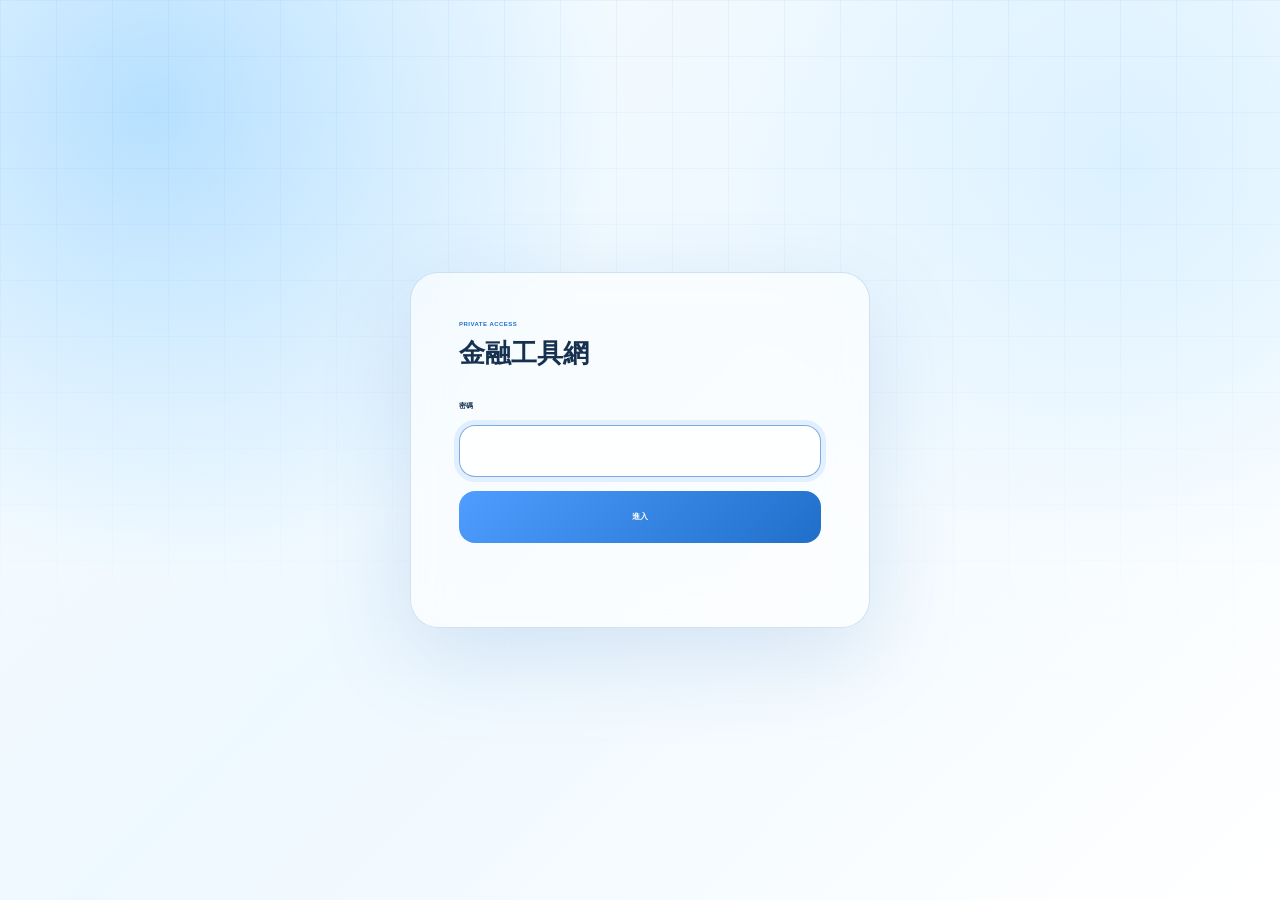
==== commit bea61ff5: "Adjust homepage typography" ====
--- a/index.html
+++ b/index.html
@@ -32,7 +32,7 @@
         radial-gradient(circle at 12% 12%, rgba(143, 207, 255, 0.62), transparent 34%),
         radial-gradient(circle at 88% 18%, rgba(214, 239, 255, 0.82), transparent 30%),
         linear-gradient(135deg, #f9fdff 0%, #eef8ff 45%, #ffffff 100%);
-      font-family: "Microsoft JhengHei", "微軟正黑體", Arial, sans-serif;
+      font-family: "LINE Seed TW", "LINE Seed Sans TW", "LINE Seed Sans TC", "Microsoft JhengHei", "微軟正黑體", Arial, sans-serif;
       letter-spacing: 0;
     }
 
@@ -79,14 +79,14 @@
 
     .auth-kicker {
       color: var(--blue-deep);
-      font-size: 12px;
+      font-size: 6px;
       font-weight: 800;
       letter-spacing: 0.08em;
     }
 
     .auth-card h1 {
       margin: 12px 0 0;
-      font-size: clamp(34px, 9vw, 52px);
+      font-size: clamp(17px, 4.5vw, 26px);
       font-weight: 700;
       line-height: 1.12;
     }
@@ -99,7 +99,7 @@
 
     .auth-form label {
       color: var(--ink);
-      font-size: 14px;
+      font-size: 7px;
       font-weight: 700;
     }
 
@@ -112,7 +112,7 @@
       color: var(--ink);
       background: rgba(255, 255, 255, 0.76);
       font: inherit;
-      font-size: 17px;
+      font-size: 8.5px;
       outline: none;
     }
 
@@ -128,7 +128,7 @@
       color: var(--white);
       background: linear-gradient(135deg, var(--blue), var(--blue-deep));
       font: inherit;
-      font-size: 15px;
+      font-size: 7.5px;
       font-weight: 800;
       cursor: pointer;
       transition: transform 180ms ease, box-shadow 180ms ease;
@@ -143,7 +143,7 @@
       min-height: 22px;
       margin: 0;
       color: var(--error);
-      font-size: 14px;
+      font-size: 7px;
       font-weight: 700;
     }
 
@@ -190,14 +190,14 @@
 
     .label {
       color: var(--blue-deep);
-      font-size: 13px;
+      font-size: 6.5px;
       font-weight: 800;
       letter-spacing: 0.08em;
     }
 
     .site-title {
       margin: 0;
-      font-size: clamp(48px, 9vw, 112px);
+      font-size: clamp(24px, 4.5vw, 56px);
       font-weight: 700;
       line-height: 1;
     }
@@ -236,12 +236,12 @@
       border-radius: 18px;
       color: var(--blue-deep);
       background: var(--blue-soft);
-      font-size: 14px;
+      font-size: 7px;
       font-weight: 800;
     }
 
     .service-name {
-      font-size: clamp(24px, 4vw, 40px);
+      font-size: clamp(12px, 2vw, 20px);
       font-weight: 700;
       line-height: 1.15;
     }
@@ -254,7 +254,7 @@
       border-radius: 16px;
       color: var(--white);
       background: linear-gradient(135deg, var(--blue), var(--blue-deep));
-      font-size: 21px;
+      font-size: 10.5px;
       font-weight: 700;
     }
 
@@ -299,7 +299,7 @@
       }
 
       .site-title {
-        font-size: clamp(42px, 16vw, 66px);
+        font-size: clamp(21px, 8vw, 33px);
       }
 
       .service-list {
@@ -317,7 +317,7 @@
       }
 
       .service-name {
-        font-size: 26px;
+        font-size: 13px;
       }
     }
   </style>
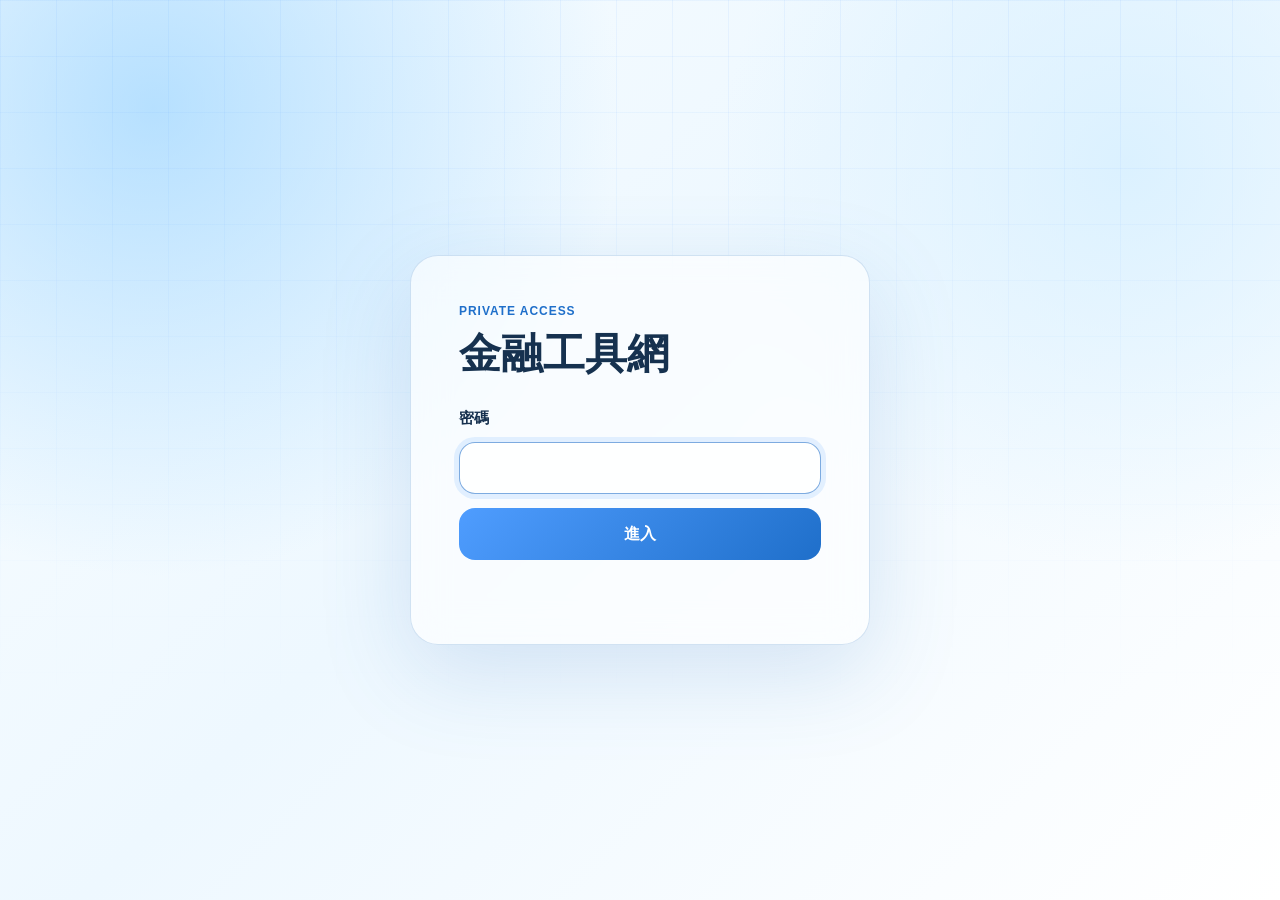
==== commit 04c14f82: "Tune responsive typography sizes" ====
--- a/index.html
+++ b/index.html
@@ -79,14 +79,14 @@
 
     .auth-kicker {
       color: var(--blue-deep);
-      font-size: 6px;
+      font-size: 12px;
       font-weight: 800;
       letter-spacing: 0.08em;
     }
 
     .auth-card h1 {
       margin: 12px 0 0;
-      font-size: clamp(17px, 4.5vw, 26px);
+      font-size: clamp(30px, 6vw, 42px);
       font-weight: 700;
       line-height: 1.12;
     }
@@ -99,7 +99,7 @@
 
     .auth-form label {
       color: var(--ink);
-      font-size: 7px;
+      font-size: 15px;
       font-weight: 700;
     }
 
@@ -112,7 +112,7 @@
       color: var(--ink);
       background: rgba(255, 255, 255, 0.76);
       font: inherit;
-      font-size: 8.5px;
+      font-size: 16px;
       outline: none;
     }
 
@@ -128,7 +128,7 @@
       color: var(--white);
       background: linear-gradient(135deg, var(--blue), var(--blue-deep));
       font: inherit;
-      font-size: 7.5px;
+      font-size: 16px;
       font-weight: 800;
       cursor: pointer;
       transition: transform 180ms ease, box-shadow 180ms ease;
@@ -143,7 +143,7 @@
       min-height: 22px;
       margin: 0;
       color: var(--error);
-      font-size: 7px;
+      font-size: 14px;
       font-weight: 700;
     }
 
@@ -180,26 +180,26 @@
       position: relative;
       z-index: 1;
       display: grid;
-      gap: clamp(34px, 5vw, 58px);
+      gap: clamp(30px, 5vw, 54px);
     }
 
     .title-row {
       display: grid;
-      gap: 14px;
+      gap: 12px;
     }
 
     .label {
       color: var(--blue-deep);
-      font-size: 6.5px;
+      font-size: clamp(12px, 1.4vw, 14px);
       font-weight: 800;
       letter-spacing: 0.08em;
     }
 
     .site-title {
       margin: 0;
-      font-size: clamp(24px, 4.5vw, 56px);
-      font-weight: 700;
-      line-height: 1;
+      font-size: clamp(34px, 6vw, 64px);
+      font-weight: 700;
+      line-height: 1.08;
     }
 
     .service-list {
@@ -236,14 +236,14 @@
       border-radius: 18px;
       color: var(--blue-deep);
       background: var(--blue-soft);
-      font-size: 7px;
+      font-size: 14px;
       font-weight: 800;
     }
 
     .service-name {
-      font-size: clamp(12px, 2vw, 20px);
-      font-weight: 700;
-      line-height: 1.15;
+      font-size: clamp(22px, 3vw, 30px);
+      font-weight: 700;
+      line-height: 1.18;
     }
 
     .arrow {
@@ -254,7 +254,7 @@
       border-radius: 16px;
       color: var(--white);
       background: linear-gradient(135deg, var(--blue), var(--blue-deep));
-      font-size: 10.5px;
+      font-size: 21px;
       font-weight: 700;
     }
 
@@ -278,12 +278,14 @@
         width: 44px;
         height: 44px;
         border-radius: 15px;
+        font-size: 13px;
       }
 
       .arrow {
         width: 38px;
         height: 38px;
         border-radius: 14px;
+        font-size: 19px;
       }
     }
 
@@ -299,7 +301,7 @@
       }
 
       .site-title {
-        font-size: clamp(21px, 8vw, 33px);
+        font-size: clamp(32px, 10vw, 42px);
       }
 
       .service-list {
@@ -317,7 +319,7 @@
       }
 
       .service-name {
-        font-size: 13px;
+        font-size: 20px;
       }
     }
   </style>
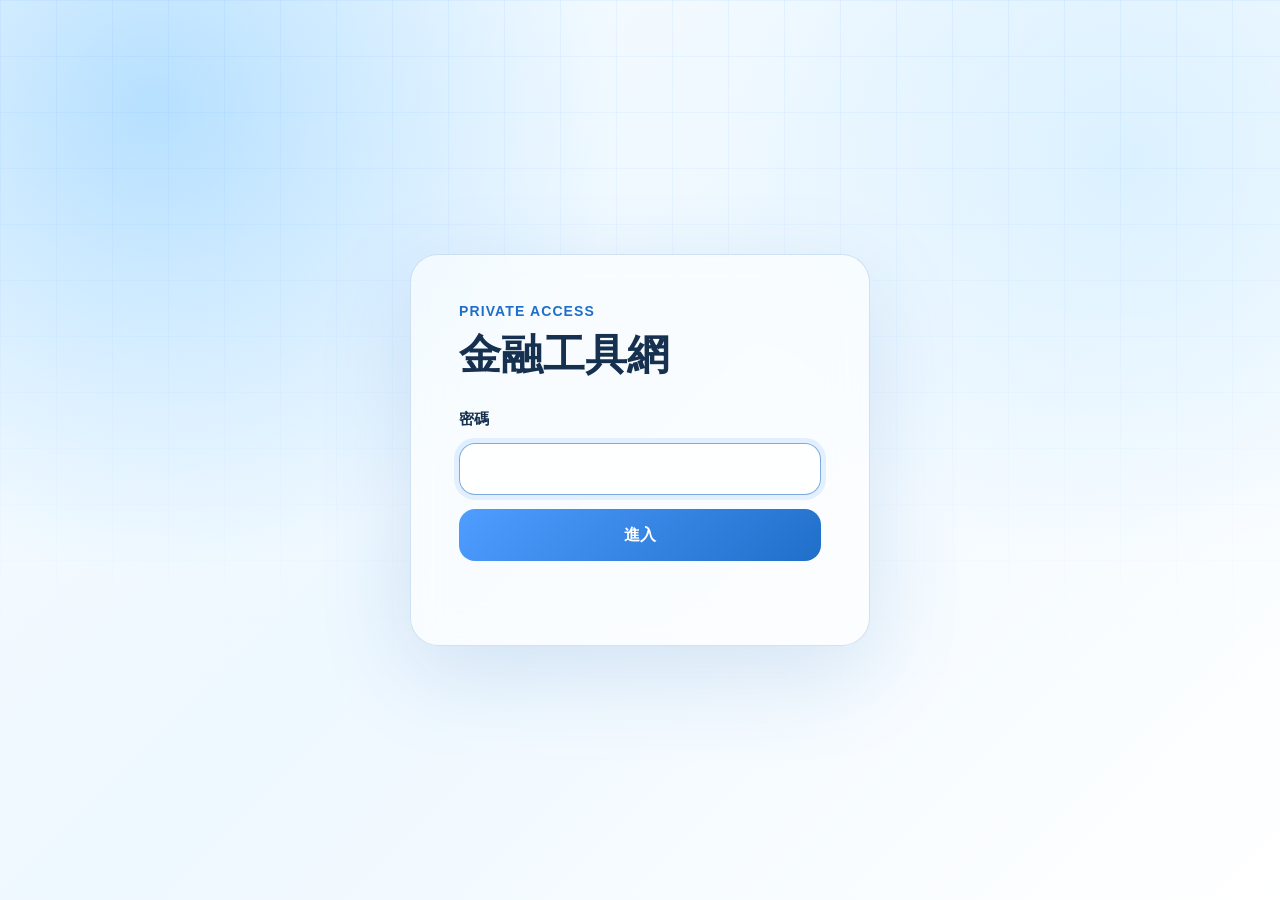
==== commit dd2bd12b: "Remove bank loan entry from finance tools homepage" ====
--- a/index.html
+++ b/index.html
@@ -9,7 +9,6 @@
     :root {
       color-scheme: light;
       --ink: #16314f;
-      --muted: #5f7b98;
       --blue: #4f9dff;
       --blue-deep: #1f6fca;
       --blue-soft: #e8f5ff;
@@ -21,7 +20,6 @@
     }
 
     * { box-sizing: border-box; }
-
     html { background: #eef8ff; }
 
     body {
@@ -57,10 +55,7 @@
       padding: clamp(18px, 4vw, 48px);
     }
 
-    .auth {
-      display: grid;
-      place-items: center;
-    }
+    .auth { display: grid; place-items: center; }
 
     .auth-card,
     .hero-panel,
@@ -77,9 +72,10 @@
       padding: clamp(28px, 7vw, 48px);
     }
 
-    .auth-kicker {
+    .auth-kicker,
+    .label {
       color: var(--blue-deep);
-      font-size: 12px;
+      font-size: clamp(12px, 1.4vw, 14px);
       font-weight: 800;
       letter-spacing: 0.08em;
     }
@@ -91,17 +87,8 @@
       line-height: 1.12;
     }
 
-    .auth-form {
-      display: grid;
-      gap: 14px;
-      margin-top: 32px;
-    }
-
-    .auth-form label {
-      color: var(--ink);
-      font-size: 15px;
-      font-weight: 700;
-    }
+    .auth-form { display: grid; gap: 14px; margin-top: 32px; }
+    .auth-form label { color: var(--ink); font-size: 15px; font-weight: 700; }
 
     .auth-form input {
       width: 100%;
@@ -183,17 +170,7 @@
       gap: clamp(30px, 5vw, 54px);
     }
 
-    .title-row {
-      display: grid;
-      gap: 12px;
-    }
-
-    .label {
-      color: var(--blue-deep);
-      font-size: clamp(12px, 1.4vw, 14px);
-      font-weight: 800;
-      letter-spacing: 0.08em;
-    }
+    .title-row { display: grid; gap: 12px; }
 
     .site-title {
       margin: 0;
@@ -202,10 +179,7 @@
       line-height: 1.08;
     }
 
-    .service-list {
-      display: grid;
-      gap: 18px;
-    }
+    .service-list { display: grid; gap: 18px; }
 
     .service-link {
       min-height: 112px;
@@ -244,6 +218,7 @@
       font-size: clamp(22px, 3vw, 30px);
       font-weight: 700;
       line-height: 1.18;
+      overflow-wrap: anywhere;
     }
 
     .arrow {
@@ -259,68 +234,23 @@
     }
 
     @media (max-width: 720px) {
-      .shell {
-        align-content: start;
-        padding-top: 6vh;
-      }
-
-      .hero-panel {
-        border-radius: 28px;
-      }
-
-      .service-link {
-        grid-template-columns: 52px minmax(0, 1fr) 40px;
-        min-height: 96px;
-        border-radius: 22px;
-      }
-
-      .service-index {
-        width: 44px;
-        height: 44px;
-        border-radius: 15px;
-        font-size: 13px;
-      }
-
-      .arrow {
-        width: 38px;
-        height: 38px;
-        border-radius: 14px;
-        font-size: 19px;
-      }
+      .shell { align-content: start; padding-top: 6vh; }
+      .hero-panel { border-radius: 28px; }
+      .service-link { grid-template-columns: 52px minmax(0, 1fr) 40px; min-height: 96px; border-radius: 22px; }
+      .service-index { width: 44px; height: 44px; border-radius: 15px; font-size: 13px; }
+      .arrow { width: 38px; height: 38px; border-radius: 14px; font-size: 19px; }
     }
 
     @media (max-width: 480px) {
       .auth,
-      .page {
-        padding: 14px;
-      }
-
+      .page { padding: 14px; }
       .auth-card,
-      .hero-panel {
-        border-radius: 24px;
-      }
-
-      .site-title {
-        font-size: clamp(32px, 10vw, 42px);
-      }
-
-      .service-list {
-        gap: 14px;
-      }
-
-      .service-link {
-        grid-template-columns: 1fr auto;
-        gap: 14px;
-        padding: 20px;
-      }
-
-      .service-index {
-        grid-column: 1 / -1;
-      }
-
-      .service-name {
-        font-size: 20px;
-      }
+      .hero-panel { border-radius: 24px; }
+      .site-title { font-size: clamp(32px, 10vw, 42px); }
+      .service-list { gap: 14px; }
+      .service-link { grid-template-columns: 1fr auto; gap: 14px; padding: 20px; }
+      .service-index { grid-column: 1 / -1; }
+      .service-name { font-size: 20px; }
     }
   </style>
 </head>
@@ -348,14 +278,14 @@
           </div>
 
           <nav class="service-list" aria-label="服務入口">
-            <a class="service-link" href="/loan">
+            <a class="service-link" href="/bankcode">
               <span class="service-index">01</span>
-              <span class="service-name">貸款工具</span>
+              <span class="service-name">銀行代碼查詢</span>
               <span class="arrow" aria-hidden="true">→</span>
             </a>
-            <a class="service-link" href="/bankcode">
+            <a class="service-link" href="/monthly-fee-manager/">
               <span class="service-index">02</span>
-              <span class="service-name">銀行代碼查詢</span>
+              <span class="service-name">月租費管理系統</span>
               <span class="arrow" aria-hidden="true">→</span>
             </a>
           </nav>
